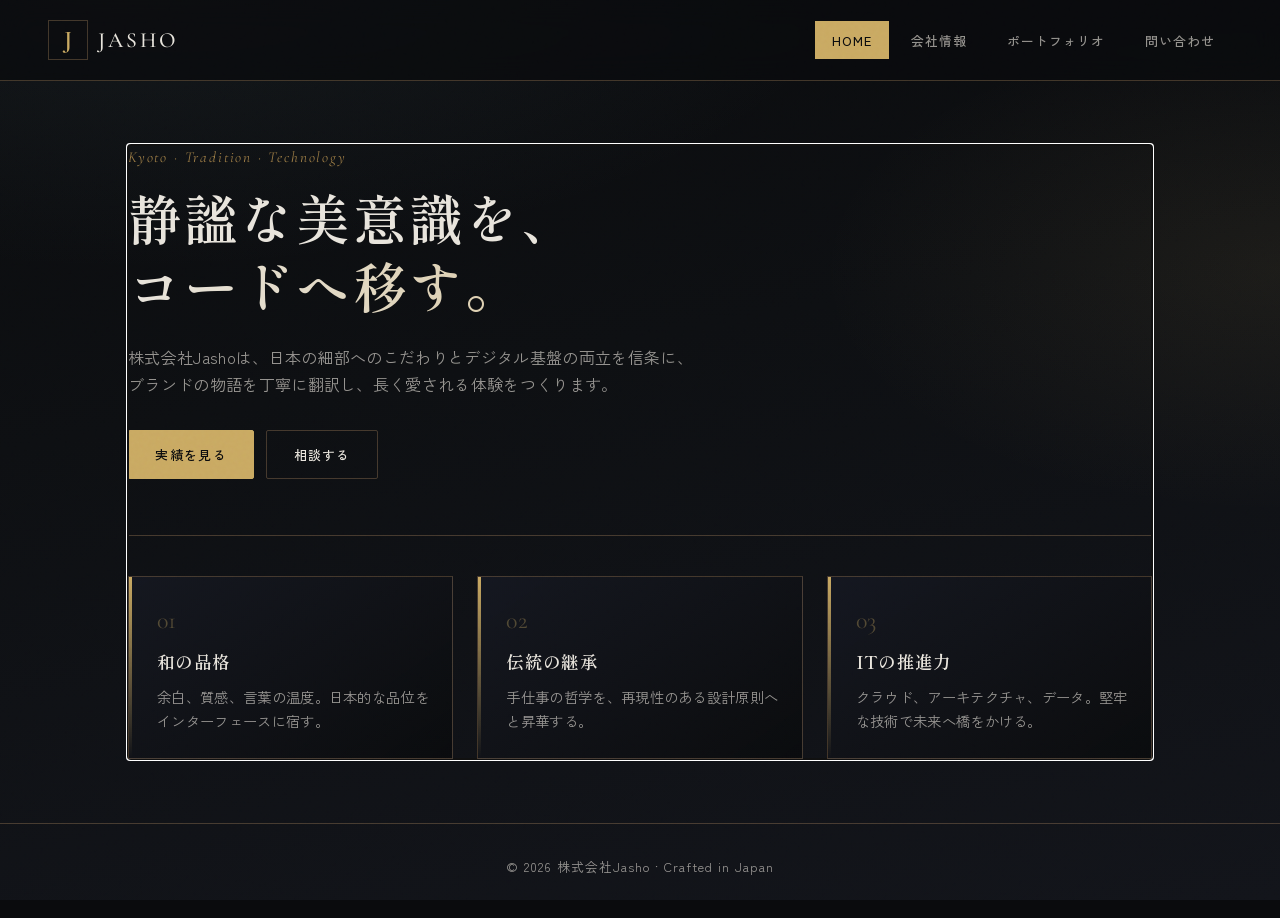
==== website/index.html @ 909c8b62 "Initial commit" ====
<!DOCTYPE html>
<html lang="ja">
<head>
  <meta charset="UTF-8" />
  <meta name="viewport" content="width=device-width, initial-scale=1" />
  <title>株式会社Jasho — 伝統の叡智と、次世代の技術</title>
  <meta name="description" content="株式会社Jasho。日本の美学とITを束ね、長く信頼されるデジタル体験を設計します。" />
  <link rel="preconnect" href="https://fonts.googleapis.com" />
  <link rel="preconnect" href="https://fonts.gstatic.com" crossorigin />
  <link href="https://fonts.googleapis.com/css2?family=Cormorant+Garamond:ital,wght@0,400;0,500;0,600;1,400&family=Shippori+Mincho:wght@400;500;600;700&family=Zen+Kaku+Gothic+New:wght@300;400;500;700&display=swap" rel="stylesheet" />
  <link rel="stylesheet" href="styles.css" />
</head>
<body>
  <div class="grain" aria-hidden="true"></div>
  <header class="site-header">
    <a href="#" class="mark" data-tab="home" aria-label="ホームへ">
      <span class="mark__glyph" lang="en">J</span>
      <span class="mark__word">Jasho</span>
    </a>
    <nav class="tabs" aria-label="メインナビゲーション">
      <button type="button" class="tab is-active" data-tab="home">Home</button>
      <button type="button" class="tab" data-tab="company">会社情報</button>
      <button type="button" class="tab" data-tab="portfolio">ポートフォリオ</button>
      <button type="button" class="tab" data-tab="contact">問い合わせ</button>
    </nav>
  </header>

  <main>
    <section id="panel-home" class="panel is-visible" tabindex="-1">
      <div class="hero">
        <p class="eyebrow">Kyoto · Tradition · Technology</p>
        <h1 class="hero__title">
          <span class="hero__line">静謐な美意識を、</span>
          <span class="hero__line hero__line--accent">コードへ移す。</span>
        </h1>
        <p class="hero__lead">
          株式会社Jashoは、日本の細部へのこだわりとデジタル基盤の両立を信条に、
          ブランドの物語を丁寧に翻訳し、長く愛される体験をつくります。
        </p>
        <div class="hero__actions">
          <button type="button" class="btn btn--primary" data-tab="portfolio">実績を見る</button>
          <button type="button" class="btn btn--ghost" data-tab="contact">相談する</button>
        </div>
      </div>
      <ul class="pillars">
        <li>
          <span class="pillars__num">01</span>
          <h3>和の品格</h3>
          <p>余白、質感、言葉の温度。日本的な品位をインターフェースに宿す。</p>
        </li>
        <li>
          <span class="pillars__num">02</span>
          <h3>伝統の継承</h3>
          <p>手仕事の哲学を、再現性のある設計原則へと昇華する。</p>
        </li>
        <li>
          <span class="pillars__num">03</span>
          <h3>ITの推進力</h3>
          <p>クラウド、アーキテクチャ、データ。堅牢な技術で未来へ橋をかける。</p>
        </li>
      </ul>
    </section>

    <section id="panel-company" class="panel" tabindex="-1" hidden>
      <header class="section-head">
        <p class="eyebrow">Company</p>
        <h2>会社情報</h2>
      </header>
      <div class="company-grid">
        <article class="card card--wide">
          <h3>会社概要</h3>
          <dl class="facts">
            <div><dt>商号</dt><dd>株式会社Jasho</dd></div>
            <div><dt>代表取締役</dt><dd>Shogo Asano（浅野 祥吾）</dd></div>
            <div><dt>所在地</dt><dd>〒600‑8216 京都府京都市下京区（※デモ表記）</dd></div>
          </dl>
        </article>
        <article class="card">
          <h3>沿革</h3>
          <ul class="timeline">
            <li><time>2019</time><span>創業。文化財デジタルアーカイブの受託開発から事業開始。</span></li>
            <li><time>2021</time><span>エンタープライズ向け設計・運用保守のラインを確立。</span></li>
            <li><time>2024</time><span>ブランドDX支援を本格化。京都拠点とのハイブリッド体制へ。</span></li>
          </ul>
        </article>
        <article class="card">
          <h3>ミッション</h3>
          <p class="quote">「見えない手間を削ぎ落とし、残すべき体験だけを残す。」</p>
          <p>複雑さの奥に眠る本質を拾い上げ、使う人の集中と安心を守るプロダクトへと蒸留します。</p>
        </article>
        <article class="card">
          <h3>ビジョン</h3>
          <p class="quote">「技術と伝統が対話する、次の標準を定義する。」</p>
          <p>日本発の美意識とエンジニアリングを接続し、グローバルでも参照される設計言語を育てます。</p>
        </article>
        <article class="card card--wide">
          <h3>主な実績</h3>
          <ul class="achieve">
            <li>大手百貨店グループ：会員基盤刷新（設計〜移行〜KPI可視化）</li>
            <li>伝統工芸連合：作品カタログの多言語Eコマース／在庫連携</li>
            <li>地方自治体：文化財3Dスキャン・メタデータ基盤の構築</li>
            <li>医療系スタートアップ：監査ログ準拠の診療補助アプリ設計</li>
          </ul>
        </article>
      </div>
    </section>

    <section id="panel-portfolio" class="panel" tabindex="-1" hidden>
      <header class="section-head">
        <p class="eyebrow">Selected works</p>
        <h2>ポートフォリオ</h2>
      </header>
      <div class="portfolio">
        <article class="work">
          <div class="work__meta">
            <span class="work__cat">Brand Platform</span>
            <h3>Kizuna Atlas</h3>
          </div>
          <p>コミュニティ資産の可視化と寄付動線を一本化。和紙テクスチャをCSS変数で制御し、季節ごとに色相だけを更新。</p>
        </article>
        <article class="work">
          <div class="work__meta">
            <span class="work__cat">Heritage Tech</span>
            <h3>Silk Ledger</h3>
          </div>
          <p>織物産地の生産履歴をNFT相当のトレサビリティで記録。オフライン優先の同期層を独自実装。</p>
        </article>
        <article class="work">
          <div class="work__meta">
            <span class="work__cat">Enterprise</span>
            <h3>Asagiri Console</h3>
          </div>
          <p>複数BUを跨ぐ権限モデルをGraph化。監査と運用の両翼を同じUI階層に収めた管理基盤。</p>
        </article>
      </div>
    </section>

    <section id="panel-contact" class="panel" tabindex="-1" hidden>
      <header class="section-head">
        <p class="eyebrow">Contact</p>
        <h2>問い合わせ</h2>
      </header>
      <div class="contact-layout">
        <form class="contact-form" id="contact-form" action="mailto:hello@jasho.example" method="get" enctype="text/plain">
          <label>
            <span>お名前</span>
            <input type="text" name="name" autocomplete="name" required />
          </label>
          <label>
            <span>メール</span>
            <input type="email" name="email" autocomplete="email" required />
          </label>
          <label>
            <span>件名</span>
            <input type="text" name="subject" required />
          </label>
          <label>
            <span>内容</span>
            <textarea name="body" rows="5" required></textarea>
          </label>
          <button type="submit" class="btn btn--primary">送信内容をメールで開く</button>
          <p class="form-note">※ご利用環境によってはメールクライアントが起動します。本番運用時はサーバ送信やフォームサービスへ差し替えください。</p>
        </form>
        <aside class="contact-aside">
          <p class="quote">「まずは輪郭から。詳細は対話で。」</p>
          <p>プロジェクトの段階、予算感、納期の目安がわかればスムーズです。NDA希望の場合も遠慮なくお知らせください。</p>
          <p class="contact-mail"><a href="mailto:hello@jasho.example">hello@jasho.example</a></p>
        </aside>
      </div>
    </section>
  </main>

  <footer class="site-footer">
    <p>© <span id="year"></span> 株式会社Jasho · Crafted in Japan</p>
  </footer>

  <script src="script.js"></script>
</body>
</html>
---- website/styles.css ----
:root {
  --ink: #0a0b0d;
  --ink-soft: #12141a;
  --panel: #151821;
  --line: rgba(212, 165, 116, 0.28);
  --gold: #c9a962;
  --gold-dim: #9a7b45;
  --text: #e8e4dc;
  --muted: rgba(232, 228, 220, 0.62);
  --accent: #6b8f9c;
  --font-serif-en: "Cormorant Garamond", "Shippori Mincho", serif;
  --font-mincho: "Shippori Mincho", serif;
  --font-sans: "Zen Kaku Gothic New", system-ui, sans-serif;
  --radius: 2px;
  --ease: cubic-bezier(0.22, 1, 0.36, 1);
}

*,
*::before,
*::after {
  box-sizing: border-box;
}

html {
  scroll-behavior: smooth;
}

body {
  margin: 0;
  min-height: 100vh;
  font-family: var(--font-sans);
  font-weight: 400;
  color: var(--text);
  background: var(--ink);
  line-height: 1.7;
  letter-spacing: 0.02em;
}

.grain {
  pointer-events: none;
  position: fixed;
  inset: 0;
  z-index: 50;
  opacity: 0.07;
  background-image: url("data:image/svg+xml,%3Csvg viewBox='0 0 256 256' xmlns='http://www.w3.org/2000/svg'%3E%3Cfilter id='n'%3E%3CfeTurbulence type='fractalNoise' baseFrequency='0.85' numOctaves='4' stitchTiles='stitch'/%3E%3C/filter%3E%3Crect width='100%25' height='100%25' filter='url(%23n)'/%3E%3C/svg%3E");
  mix-blend-mode: overlay;
}

body::before {
  content: "";
  position: fixed;
  inset: 0;
  z-index: -1;
  background:
    radial-gradient(ellipse 120% 80% at 10% -10%, rgba(107, 143, 156, 0.12), transparent 50%),
    radial-gradient(ellipse 80% 60% at 100% 30%, rgba(201, 169, 98, 0.08), transparent 45%),
    linear-gradient(170deg, var(--ink) 0%, #0d0f12 40%, var(--ink-soft) 100%);
}

.site-header {
  position: sticky;
  top: 0;
  z-index: 40;
  display: flex;
  align-items: center;
  justify-content: space-between;
  gap: 1.5rem;
  padding: 1.25rem clamp(1.25rem, 4vw, 3rem);
  border-bottom: 1px solid var(--line);
  background: rgba(10, 11, 13, 0.78);
  backdrop-filter: blur(14px);
  -webkit-backdrop-filter: blur(14px);
}

.mark {
  display: flex;
  align-items: baseline;
  gap: 0.65rem;
  text-decoration: none;
  color: inherit;
}

.mark__glyph {
  display: inline-flex;
  align-items: center;
  justify-content: center;
  width: 2.5rem;
  height: 2.5rem;
  font-family: var(--font-serif-en);
  font-size: 1.5rem;
  font-weight: 600;
  border: 1px solid var(--line);
  color: var(--gold);
}

.mark__word {
  font-family: var(--font-serif-en);
  font-size: 1.35rem;
  font-weight: 500;
  letter-spacing: 0.14em;
  text-transform: uppercase;
}

.tabs {
  display: flex;
  flex-wrap: wrap;
  gap: 0.35rem;
}

.tab {
  font-family: var(--font-sans);
  font-size: 0.8rem;
  font-weight: 500;
  letter-spacing: 0.08em;
  text-transform: uppercase;
  padding: 0.55rem 1rem;
  border: 1px solid transparent;
  background: transparent;
  color: var(--muted);
  cursor: pointer;
  transition: color 0.35s var(--ease), border-color 0.35s var(--ease), background 0.35s var(--ease);
}

.tab:hover,
.tab:focus-visible {
  color: var(--text);
  outline: none;
}

.tab.is-active {
  color: var(--ink);
  background: var(--gold);
  border-color: var(--gold);
}

main {
  padding: clamp(2rem, 5vw, 4.5rem) clamp(1.25rem, 4vw, 3rem) 4rem;
  max-width: 1120px;
  margin: 0 auto;
}

.panel {
  display: none;
  animation: enter 0.65s var(--ease) forwards;
}

.panel.is-visible {
  display: block;
}

@keyframes enter {
  from {
    opacity: 0;
    transform: translateY(12px);
  }
  to {
    opacity: 1;
    transform: translateY(0);
  }
}

.eyebrow {
  font-family: var(--font-serif-en);
  font-size: 0.95rem;
  font-style: italic;
  color: var(--gold-dim);
  letter-spacing: 0.12em;
  margin: 0 0 0.75rem;
}

.hero__title {
  font-family: var(--font-mincho);
  font-weight: 600;
  font-size: clamp(2rem, 5.5vw, 3.35rem);
  line-height: 1.28;
  margin: 0 0 1.5rem;
  letter-spacing: 0.04em;
}

.hero__line {
  display: block;
}

.hero__line--accent {
  background: linear-gradient(90deg, var(--text), var(--gold));
  -webkit-background-clip: text;
  background-clip: text;
  color: transparent;
}

.hero__lead {
  max-width: 36rem;
  color: var(--muted);
  font-size: 1rem;
  margin: 0 0 2rem;
}

.hero__actions {
  display: flex;
  flex-wrap: wrap;
  gap: 0.75rem;
  margin-bottom: 3.5rem;
}

.btn {
  font-family: var(--font-sans);
  font-size: 0.8rem;
  font-weight: 500;
  letter-spacing: 0.1em;
  text-transform: uppercase;
  padding: 0.85rem 1.65rem;
  border-radius: var(--radius);
  cursor: pointer;
  transition: transform 0.25s var(--ease), box-shadow 0.25s var(--ease), background 0.25s var(--ease), color 0.25s var(--ease);
}

.btn--primary {
  border: 1px solid var(--gold);
  background: var(--gold);
  color: var(--ink);
}

.btn--primary:hover {
  transform: translateY(-1px);
  box-shadow: 0 12px 32px rgba(201, 169, 98, 0.22);
}

.btn--ghost {
  border: 1px solid var(--line);
  background: transparent;
  color: var(--text);
}

.btn--ghost:hover {
  border-color: var(--gold);
  color: var(--gold);
}

.pillars {
  list-style: none;
  margin: 0;
  padding: 0;
  display: grid;
  grid-template-columns: repeat(auto-fit, minmax(240px, 1fr));
  gap: 1.5rem;
  border-top: 1px solid var(--line);
  padding-top: 2.5rem;
}

.pillars li {
  position: relative;
  padding: 1.5rem 1.25rem 1.5rem 1.75rem;
  background: linear-gradient(145deg, rgba(21, 24, 33, 0.9), rgba(10, 11, 13, 0.95));
  border: 1px solid var(--line);
}

.pillars li::before {
  content: "";
  position: absolute;
  left: 0;
  top: 0;
  bottom: 0;
  width: 3px;
  background: linear-gradient(180deg, var(--gold), transparent);
}

.pillars h3 {
  font-family: var(--font-mincho);
  font-size: 1.1rem;
  margin: 0.35rem 0 0.5rem;
  font-weight: 600;
}

.pillars p {
  margin: 0;
  font-size: 0.9rem;
  color: var(--muted);
}

.pillars__num {
  font-family: var(--font-serif-en);
  font-size: 1.5rem;
  color: rgba(201, 169, 98, 0.35);
}

.section-head h2 {
  font-family: var(--font-mincho);
  font-size: clamp(1.75rem, 3vw, 2.25rem);
  font-weight: 600;
  margin: 0 0 2rem;
  letter-spacing: 0.06em;
}

.company-grid {
  display: grid;
  grid-template-columns: repeat(auto-fit, minmax(280px, 1fr));
  gap: 1.25rem;
}

.card {
  padding: 1.75rem;
  background: var(--panel);
  border: 1px solid var(--line);
}

.card--wide {
  grid-column: 1 / -1;
}

@media (min-width: 720px) {
  .card--wide:first-of-type {
    grid-column: span 2;
  }
}

.card h3 {
  font-family: var(--font-mincho);
  font-size: 1.05rem;
  font-weight: 600;
  margin: 0 0 1rem;
  color: var(--gold);
  letter-spacing: 0.06em;
}

.facts {
  margin: 0;
  display: grid;
  gap: 1rem;
}

.facts div {
  display: grid;
  gap: 0.25rem;
}

.facts dt {
  font-size: 0.75rem;
  text-transform: uppercase;
  letter-spacing: 0.12em;
  color: var(--muted);
}

.facts dd {
  margin: 0;
  font-size: 1rem;
}

.timeline {
  list-style: none;
  margin: 0;
  padding: 0;
}

.timeline li {
  display: grid;
  grid-template-columns: 3.5rem 1fr;
  gap: 1rem;
  padding: 0.75rem 0;
  border-bottom: 1px solid rgba(212, 165, 116, 0.12);
}

.timeline li:last-child {
  border-bottom: none;
}

.timeline time {
  font-family: var(--font-serif-en);
  font-size: 1.1rem;
  color: var(--gold-dim);
}

.quote {
  font-family: var(--font-mincho);
  font-size: 1.05rem;
  font-weight: 500;
  color: var(--text);
  margin: 0 0 0.75rem;
  line-height: 1.6;
}

.card > p:last-child {
  margin-bottom: 0;
  color: var(--muted);
  font-size: 0.95rem;
}

.achieve {
  margin: 0;
  padding-left: 1.1rem;
  color: var(--muted);
  font-size: 0.95rem;
}

.achieve li {
  margin-bottom: 0.5rem;
}

.achieve li:last-child {
  margin-bottom: 0;
}

.portfolio {
  display: flex;
  flex-direction: column;
  gap: 1rem;
}

.work {
  padding: 2rem 1.75rem;
  border: 1px solid var(--line);
  background: linear-gradient(100deg, rgba(21, 24, 33, 0.65) 0%, rgba(10, 11, 13, 0.92) 55%);
  transition: border-color 0.35s var(--ease);
}

.work:hover {
  border-color: rgba(201, 169, 98, 0.45);
}

.work__meta {
  display: flex;
  flex-wrap: wrap;
  align-items: baseline;
  gap: 0.75rem 1.25rem;
  margin-bottom: 0.75rem;
}

.work__cat {
  font-size: 0.7rem;
  letter-spacing: 0.14em;
  text-transform: uppercase;
  color: var(--accent);
}

.work h3 {
  font-family: var(--font-serif-en);
  font-size: 1.65rem;
  font-weight: 500;
  margin: 0;
  letter-spacing: 0.04em;
}

.work p {
  margin: 0;
  max-width: 52rem;
  color: var(--muted);
  font-size: 0.95rem;
}

.contact-layout {
  display: grid;
  gap: 2.5rem;
}

@media (min-width: 840px) {
  .contact-layout {
    grid-template-columns: 1fr 320px;
    align-items: start;
  }
}

.contact-form {
  display: grid;
  gap: 1.25rem;
}

.contact-form label span {
  display: block;
  font-size: 0.75rem;
  text-transform: uppercase;
  letter-spacing: 0.1em;
  color: var(--muted);
  margin-bottom: 0.35rem;
}

.contact-form input,
.contact-form textarea {
  width: 100%;
  padding: 0.85rem 1rem;
  font-family: var(--font-sans);
  font-size: 1rem;
  color: var(--text);
  background: var(--ink-soft);
  border: 1px solid var(--line);
  border-radius: var(--radius);
  transition: border-color 0.25s var(--ease);
}

.contact-form input:focus,
.contact-form textarea:focus {
  outline: none;
  border-color: var(--gold);
}

.form-note {
  font-size: 0.8rem;
  color: var(--muted);
  margin: 0;
}

.contact-aside {
  padding: 1.75rem;
  border: 1px solid var(--line);
  background: rgba(21, 24, 33, 0.6);
}

.contact-aside p {
  font-size: 0.95rem;
  color: var(--muted);
  margin: 0 0 1rem;
}

.contact-aside p:last-child {
  margin-bottom: 0;
}

.contact-mail a {
  color: var(--gold);
  text-decoration: none;
  font-size: 1rem;
}

.contact-mail a:hover {
  text-decoration: underline;
}

.site-footer {
  padding: 2rem clamp(1.25rem, 4vw, 3rem) 2.5rem;
  border-top: 1px solid var(--line);
  text-align: center;
  font-size: 0.8rem;
  letter-spacing: 0.08em;
  color: var(--muted);
}

.site-footer p {
  margin: 0;
}

@media (max-width: 640px) {
  .site-header {
    flex-direction: column;
    align-items: stretch;
  }

  .tabs {
    justify-content: center;
  }
}
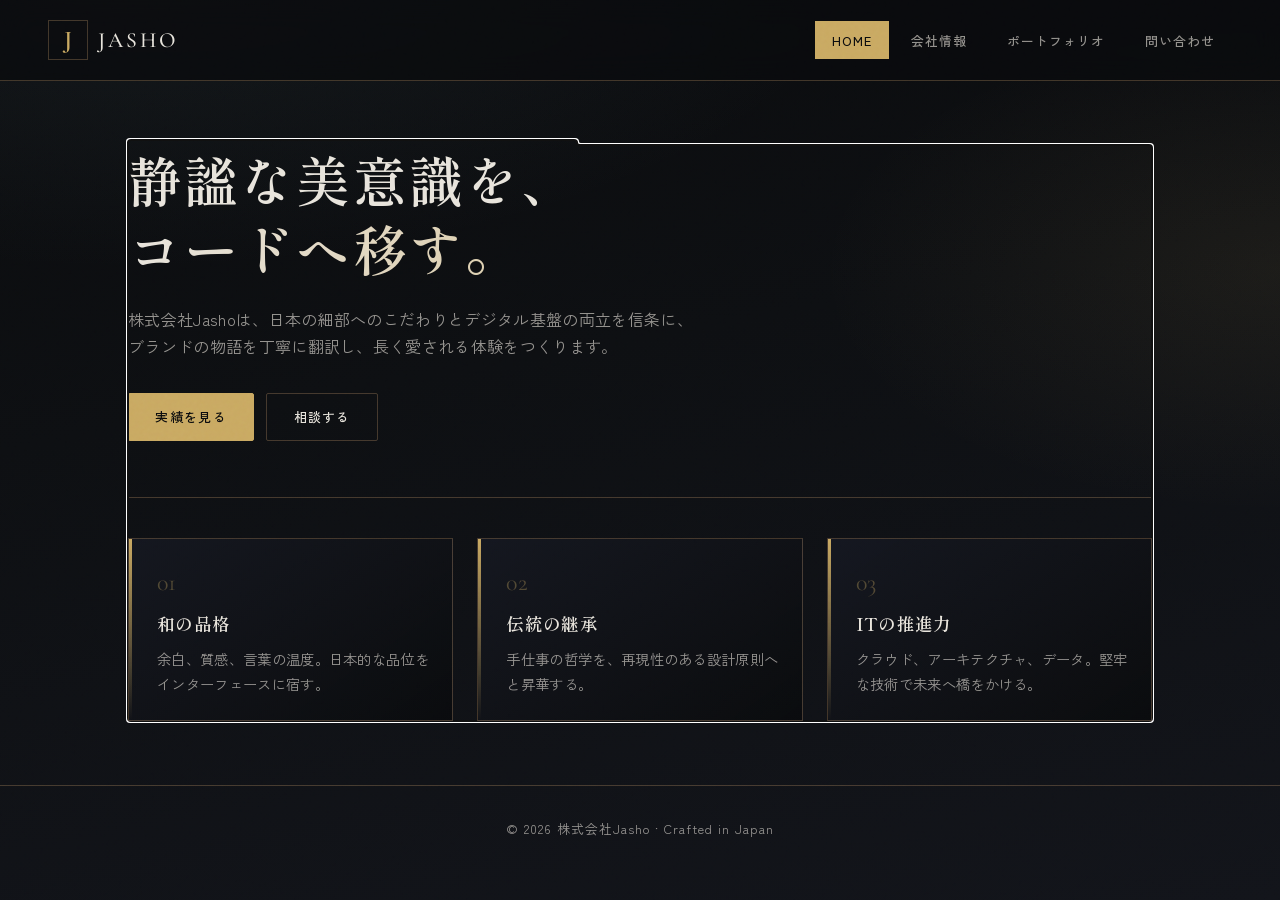
==== commit f36ab6a2: "あ" ====
--- a/website/index.html
+++ b/website/index.html
@@ -28,7 +28,6 @@
   <main>
     <section id="panel-home" class="panel is-visible" tabindex="-1">
       <div class="hero">
-        <p class="eyebrow">Kyoto · Tradition · Technology</p>
         <h1 class="hero__title">
           <span class="hero__line">静謐な美意識を、</span>
           <span class="hero__line hero__line--accent">コードへ移す。</span>
